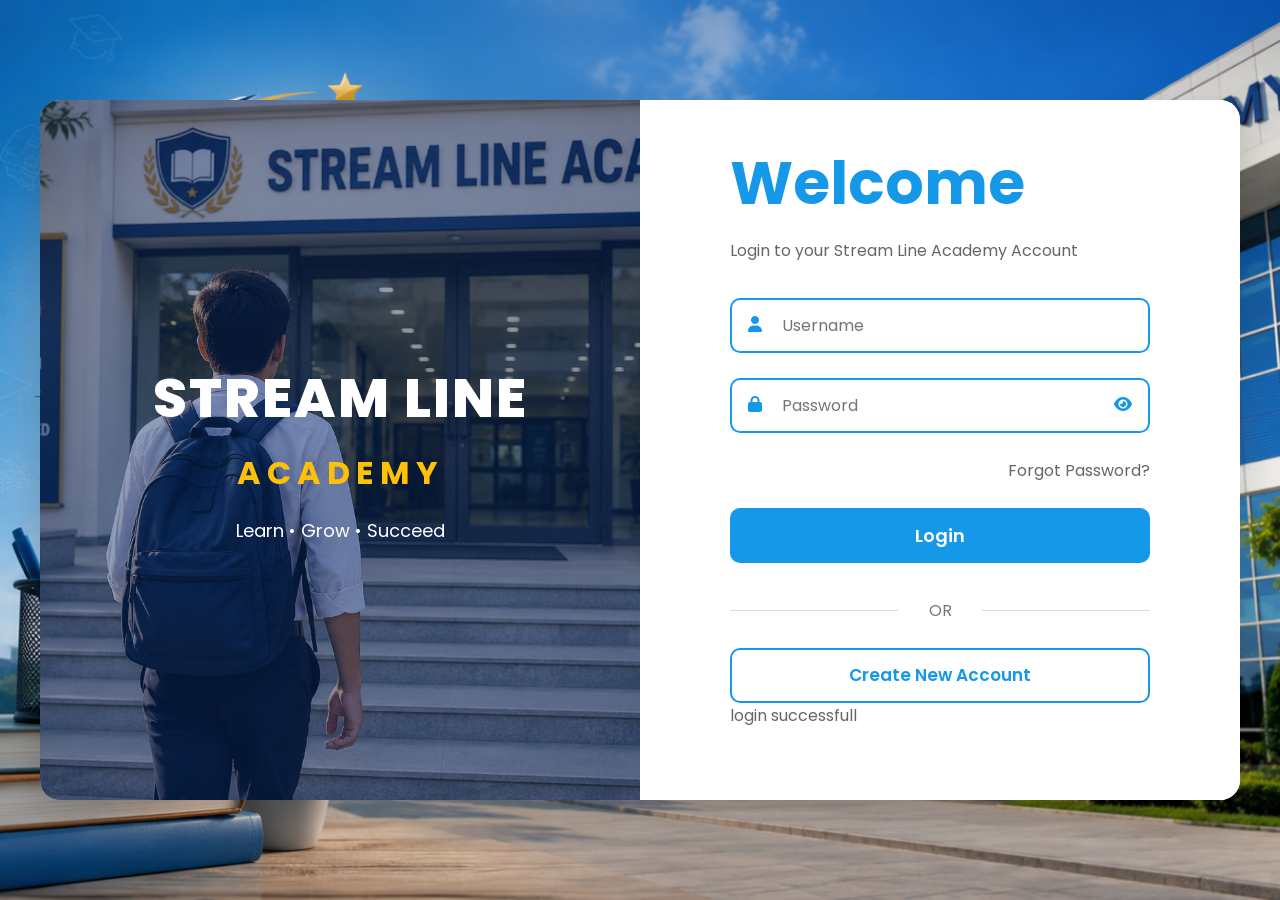
==== index.html @ ae780296 "First commit" ====
<!DOCTYPE html>
<html lang="en">
<head>
    <meta charset="UTF-8">
    <meta name="viewport" content="width=device-width, initial-scale=1.0">
    <title>Stream Line Academy | Login</title>

    <!-- CSS -->
    <link rel="stylesheet" href="css/style.css">

    <!-- Font Awesome -->
    <link rel="stylesheet"
          href="https://cdnjs.cloudflare.com/ajax/libs/font-awesome/6.5.2/css/all.min.css">
</head>
<body>

<div class="container">

    <!-- Left Side -->
    <div class="left">
        <div class="overlay">
            <h1>STREAM LINE </h1>
            <h2>ACADEMY</h2>
            <p>Learn • Grow • Succeed</p>
        </div>
    </div>

    <!-- Right Side -->
    <div class="right">

        <div class="login-box">

            <h1>Welcome</h1>

            <p>Login to your Stream Line Academy Account</p>

            <form onsubmit="login(); return false;">

                <!-- Username -->
                <div class="input-box">
                    <i class="fa-solid fa-user"></i>
                    <input
                        type="text"
                        id="username"
                        placeholder="Username"
                        required>
                </div>

                <!-- Password -->
                <div class="input-box">
                    <i class="fa-solid fa-lock"></i>

                    <input
                        type="password"
                        id="password"
                        placeholder="Password"
                        required>

                    <i class="fa-solid fa-eye eye"
                       onclick="showPassword()"></i>
                </div>

                <div class="forgot">
                    <a href="#">Forgot Password?</a>
                </div>

                <!-- Login Button -->
                <button type="submit" class="login-btn">
                    Login
                </button>

                <!-- Error Message -->
                <p id="error" style="color:red; margin-top:15px;"></p>

            </form>

            <div class="or">
                <span>OR</span>
            </div>

            <button type="button" class="register-btn">
                Create New Account
            </button>
            <p>login  successfull</p>

        </div>

    </div>

</div>

<!-- JavaScript -->
<script src="javascript/java.js"></script>

</body>
</html>
---- css/style.css ----
/* Google Font */
@import url('https://fonts.googleapis.com/css2?family=Poppins:wght@300;400;500;600;700;800&display=swap');

*{
    margin:0;
    padding:0;
    box-sizing:border-box;
    font-family:'Poppins',sans-serif;
}

body{
    width:100%;
    height:100vh;
    background:#1b9be8;
    display:flex;
    justify-content:center;
    align-items:center;
    overflow:hidden;
}

.container{
    width:1200px;
    height:700px;
    background:#fff;
    border-radius:20px;
    overflow:hidden;
    display:flex;
    box-shadow:0 20px 50px rgba(0,0,0,.25);
}

/* LEFT SIDE */
body{
    width:100%;
    height:100vh;
    background: url("../images/im1.png") no-repeat center center;
    background-size: cover;
    display:flex;
    justify-content:center;
    align-items:center;
    overflow:hidden;
}
.left{
    width:50%;
    background-image: url("../images/im2.png");
    background-size: cover;
    background-position: center;
    background-repeat: no-repeat;
    position: relative;
}
.overlay{
    width:100%;
    height:100%;
    background:rgba(11,45,112,.45);
    display:flex;
    flex-direction:column;
    justify-content:center;
    align-items:center;
    color:#fff;
    text-align:center;
    padding:40px;
}

.logo{
    width:120px;
    margin-bottom:20px;
}

.overlay h1{
    font-size:55px;
    font-weight:800;
    letter-spacing:2px;
}

.overlay h2{
    color:#FFC107;
    font-size:32px;
    margin-top:10px;
    letter-spacing:6px;
}

.overlay p{
    margin-top:20px;
    font-size:18px;
}

/* RIGHT SIDE */

.right{
    width:50%;
    display:flex;
    justify-content:center;
    align-items:center;
    background:#fff;
}

.login-box{
    width:420px;
}

.login-box h1{
    font-size:60px;
    color:#1698e8;
    margin-bottom:10px;
}

.login-box p{
    color:#666;
    margin-bottom:35px;
}

.input-box{
    position:relative;
    margin-bottom:25px;
}

.input-box input{
    width:100%;
    height:55px;
    border:2px solid #1698e8;
    border-radius:10px;
    padding-left:50px;
    padding-right:50px;
    outline:none;
    font-size:16px;
}

.input-box i:first-child{
    position:absolute;
    left:18px;
    top:18px;
    color:#1698e8;
}

.eye{
    position:absolute;
    right:18px;
    top:18px;
    color:#1698e8;
    cursor:pointer;
}

.forgot{
    text-align:right;
    margin-bottom:25px;
}

.forgot a{
    color:#666;
    text-decoration:none;
}

.login-btn{
    width:100%;
    height:55px;
    border:none;
    border-radius:10px;
    background:#1698e8;
    color:#fff;
    font-size:18px;
    font-weight:600;
    cursor:pointer;
    transition:.3s;
}

.login-btn:hover{
    background:#0B2D70;
}

.or{
    text-align:center;
    margin:25px 0;
    color:#777;
    position:relative;
}

.or::before,
.or::after{
    content:"";
    position:absolute;
    top:50%;
    width:40%;
    height:1px;
    background:#ddd;
}

.or::before{
    left:0;
}

.or::after{
    right:0;
}

.register-btn{
    width:100%;
    height:55px;
    border:2px solid #1698e8;
    border-radius:10px;
    background:#fff;
    color:#1698e8;
    font-size:17px;
    font-weight:600;
    cursor:pointer;
    transition:.3s;
}

.register-btn:hover{
    background:#1698e8;
    color:#fff;
}

/* Responsive */

@media(max-width:900px){

.container{
    width:95%;
    height:auto;
    flex-direction:column;
}

.left,
.right{
    width:100%;
}

.left{
    height:300px;
}

.login-box{
    width:90%;
    padding:40px 0;
}

.login-box h1{
    font-size:45px;
}

}
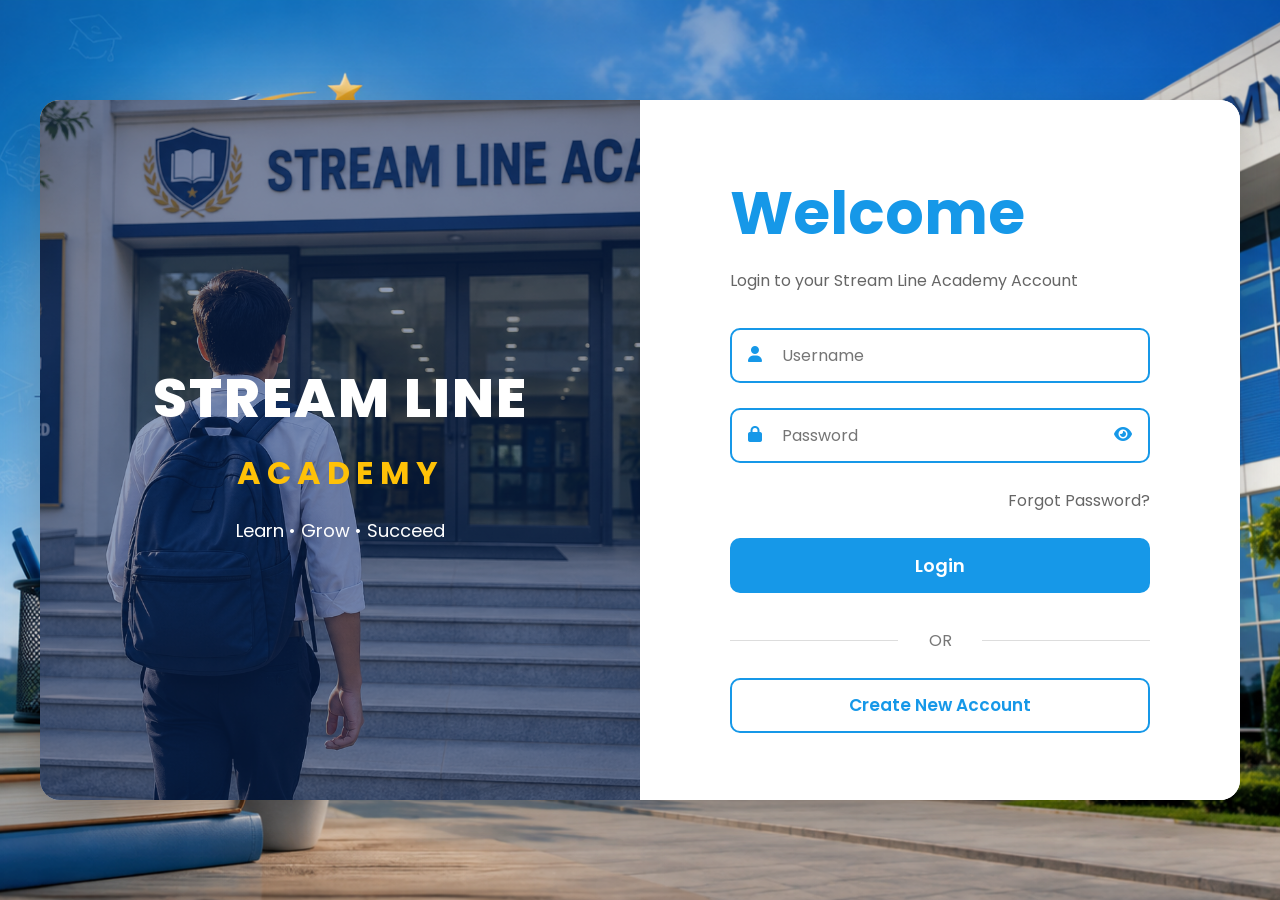
==== commit fb3a4a14: "first commit" ====
--- a/index.html
+++ b/index.html
@@ -81,7 +81,6 @@
             <button type="button" class="register-btn">
                 Create New Account
             </button>
-            <p>login  successfull</p>
 
         </div>
 
